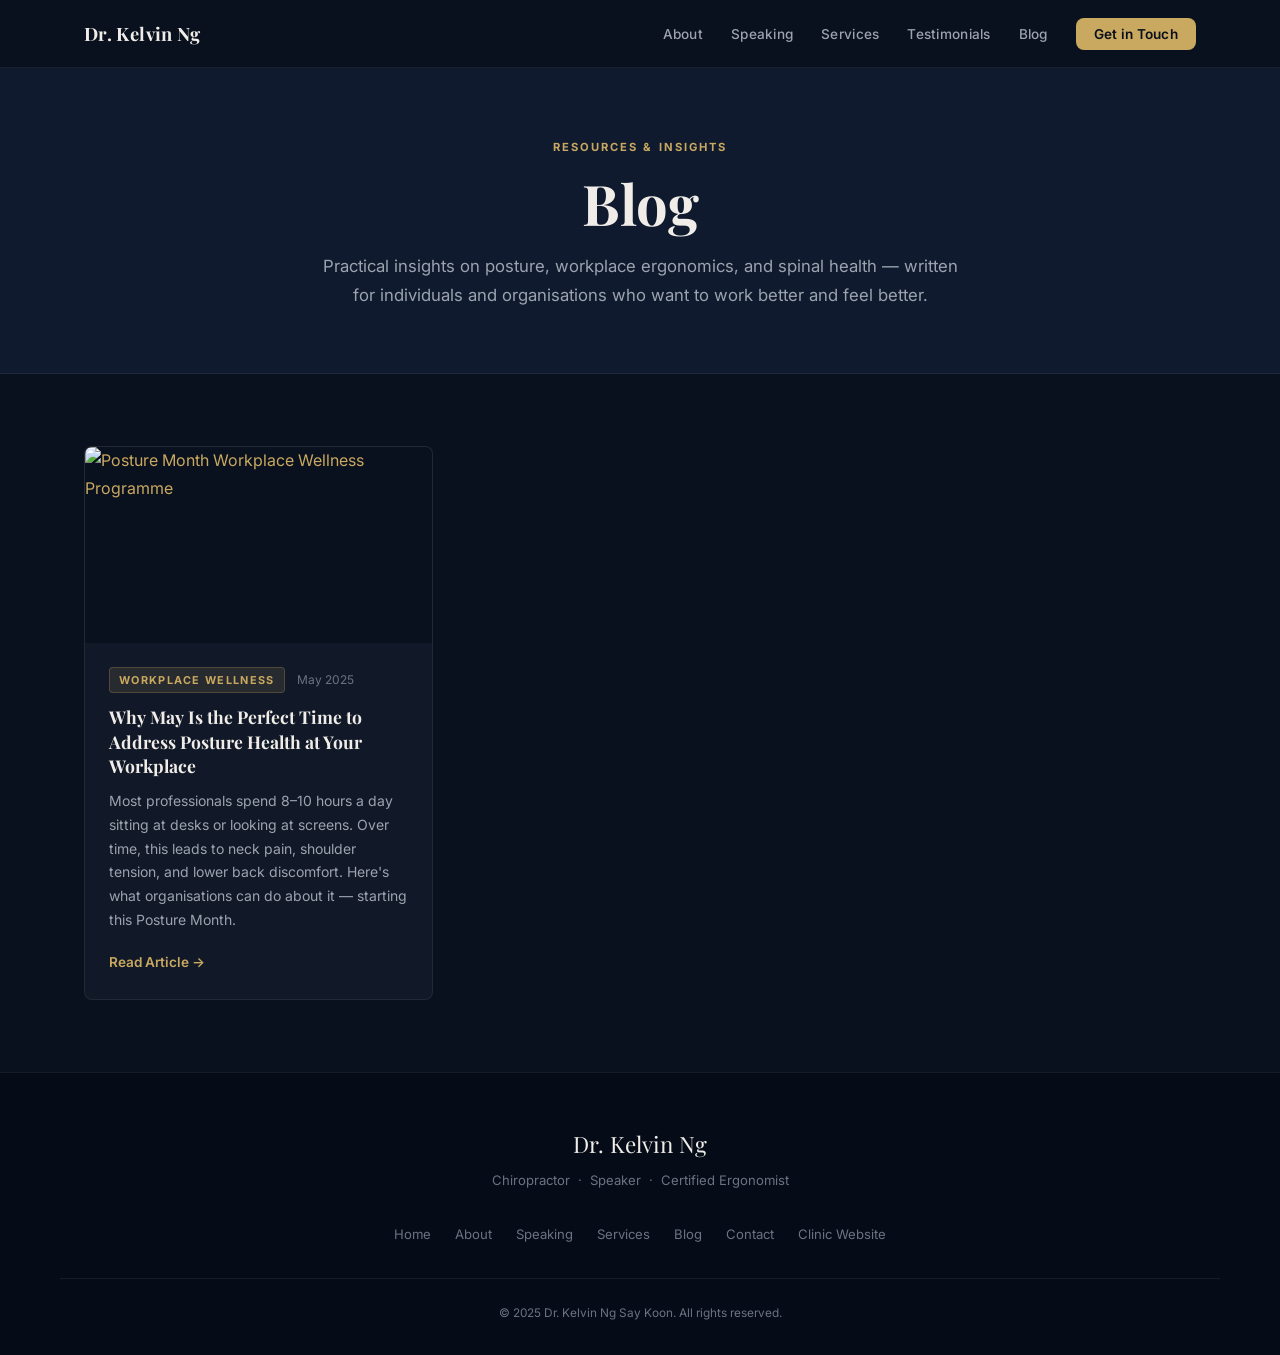
==== blog/index.html @ 61b129e2 "Add blog section with Posture Month article Creates a new /blog/ section including a listing page, b" ====
<!DOCTYPE html>
<html lang="en">
<head>
  <meta charset="UTF-8" />
  <meta name="viewport" content="width=device-width, initial-scale=1.0" />
  <title>Blog | Dr. Kelvin Ng — Posture, Ergonomics & Spinal Health</title>
  <meta name="description" content="Practical insights on posture, workplace ergonomics, spinal health and corporate wellness from Dr. Kelvin Ng — Chiropractor, Speaker and Certified Ergonomist." />
  <link rel="canonical" href="https://drkelvinng.com/blog/" />
  <meta property="og:type" content="website" />
  <meta property="og:url" content="https://drkelvinng.com/blog/" />
  <meta property="og:title" content="Blog | Dr. Kelvin Ng — Posture, Ergonomics & Spinal Health" />
  <meta property="og:description" content="Practical insights on posture, workplace ergonomics and spinal health from Dr. Kelvin Ng." />
  <meta property="og:image" content="https://drkelvinng.com/images/hero.jpg" />
  <link rel="preconnect" href="https://fonts.googleapis.com" />
  <link rel="preconnect" href="https://fonts.gstatic.com" crossorigin />
  <link href="https://fonts.googleapis.com/css2?family=Playfair+Display:wght@400;600;700&family=Inter:wght@300;400;500;600&display=swap" rel="stylesheet" />
  <link rel="stylesheet" href="../css/styles.css" />
  <link rel="stylesheet" href="../css/blog.css" />
</head>
<body>

  <nav id="navbar">
    <div class="nav-container">
      <a href="../" class="nav-logo">Dr. Kelvin Ng</a>
      <button class="nav-toggle" id="navToggle" aria-label="Toggle navigation">
        <span></span><span></span><span></span>
      </button>
      <ul class="nav-links" id="navLinks">
        <li><a href="../#about">About</a></li>
        <li><a href="../#speaking">Speaking</a></li>
        <li><a href="../#services">Services</a></li>
        <li><a href="../#testimonials">Testimonials</a></li>
        <li><a href="/blog/">Blog</a></li>
        <li><a href="../#contact" class="nav-cta">Get in Touch</a></li>
      </ul>
    </div>
  </nav>

  <section class="blog-hero">
    <div class="blog-hero-content">
      <span class="section-label">Resources & Insights</span>
      <h1>Blog</h1>
      <p>Practical insights on posture, workplace ergonomics, and spinal health — written for individuals and organisations who want to work better and feel better.</p>
    </div>
  </section>

  <section class="blog-listing">
    <div class="section-container-full">
      <div class="posts-grid">

        <article class="post-card">
          <a href="/blog/posture-month-workplace-wellness/" class="post-card-image">
            <img src="../images/blog-posture-month.jpg" alt="Posture Month Workplace Wellness Programme" />
          </a>
          <div class="post-card-content">
            <div class="post-meta">
              <span class="post-category">Workplace Wellness</span>
              <span class="post-date">May 2025</span>
            </div>
            <h2><a href="/blog/posture-month-workplace-wellness/">Why May Is the Perfect Time to Address Posture Health at Your Workplace</a></h2>
            <p>Most professionals spend 8–10 hours a day sitting at desks or looking at screens. Over time, this leads to neck pain, shoulder tension, and lower back discomfort. Here's what organisations can do about it — starting this Posture Month.</p>
            <a href="/blog/posture-month-workplace-wellness/" class="read-more">Read Article &rarr;</a>
          </div>
        </article>

      </div>
    </div>
  </section>

  <footer>
    <div class="footer-container">
      <div class="footer-brand">
        <span class="footer-name">Dr. Kelvin Ng</span>
        <span class="footer-tagline">Chiropractor &nbsp;&middot;&nbsp; Speaker &nbsp;&middot;&nbsp; Certified Ergonomist</span>
      </div>
      <nav class="footer-links">
        <a href="../">Home</a>
        <a href="../#about">About</a>
        <a href="../#speaking">Speaking</a>
        <a href="../#services">Services</a>
        <a href="/blog/">Blog</a>
        <a href="../#contact">Contact</a>
        <a href="https://www.familyhealthchiro.sg" target="_blank" rel="noopener">Clinic Website</a>
      </nav>
      <div class="footer-bottom">
        <p>&copy; 2025 Dr. Kelvin Ng Say Koon. All rights reserved.</p>
      </div>
    </div>
  </footer>

  <script src="../js/main.js"></script>
</body>
</html>
---- css/styles.css ----
/* ============================================================
   DR. KELVIN NG — Personal Brand Website
   Palette: Deep navy/charcoal + warm gold
   Fonts: Playfair Display (headings) + Inter (body)
   ============================================================ */

/* ---- Variables ---- */
:root {
  --bg:          #09101e;
  --bg-card:     #111827;
  --bg-card-alt: #0f1a2e;
  --gold:        #c9a860;
  --gold-light:  #e8c97a;
  --gold-dim:    rgba(201,168,96,.12);
  --gold-border: rgba(201,168,96,.25);
  --text:        #f0ede8;
  --text-sub:    #9ca3af;
  --text-muted:  #6b7280;
  --border:      rgba(255,255,255,.07);
  --nav-h:       68px;
  --serif:       'Playfair Display', Georgia, serif;
  --sans:        'Inter', -apple-system, BlinkMacSystemFont, sans-serif;
  --max:         1160px;
  --radius:      8px;
}

/* ---- Reset ---- */
*, *::before, *::after { box-sizing: border-box; margin: 0; padding: 0; }
html { scroll-behavior: smooth; scroll-padding-top: var(--nav-h); }
body {
  background: var(--bg);
  color: var(--text);
  font-family: var(--sans);
  font-size: 16px;
  line-height: 1.7;
  -webkit-font-smoothing: antialiased;
}
img { display: block; max-width: 100%; height: auto; }
ul  { list-style: none; }
a   { color: var(--gold); text-decoration: none; transition: color .2s; }
a:hover { color: var(--gold-light); }
p   { color: var(--text-sub); margin-bottom: 1rem; }
p:last-child { margin-bottom: 0; }

/* ---- Typography ---- */
h1,h2,h3,h4 { font-family: var(--serif); line-height: 1.2; color: var(--text); }
h1 { font-size: clamp(2.4rem, 6vw, 4.2rem); }
h2 { font-size: clamp(1.75rem, 4vw, 2.6rem); }
h3 { font-size: clamp(1.15rem, 2.5vw, 1.5rem); }
h4 { font-size: 1.05rem; font-family: var(--sans); font-weight: 600; }

/* ---- Utility ---- */
.section-label {
  display: inline-block;
  font-size: .7rem;
  font-weight: 700;
  letter-spacing: .18em;
  text-transform: uppercase;
  color: var(--gold);
  margin-bottom: 12px;
}
.section-header {
  text-align: center;
  max-width: 680px;
  margin: 0 auto 56px;
}
.section-header h2 { margin-bottom: 14px; }
.section-header p  { font-size: 1.05rem; }
.section-container {
  max-width: var(--max);
  margin: 0 auto;
  padding: 0 24px;
  display: grid;
  grid-template-columns: 1fr 1fr;
  gap: 72px;
  align-items: center;
}
.section-container-full {
  max-width: var(--max);
  margin: 0 auto;
  padding: 0 24px;
}
.sub-heading {
  font-family: var(--sans);
  font-size: .7rem;
  font-weight: 700;
  letter-spacing: .18em;
  text-transform: uppercase;
  color: var(--gold);
  margin-bottom: 20px;
}

/* ---- Buttons ---- */
.btn-primary, .btn-secondary {
  display: inline-flex;
  align-items: center;
  gap: 8px;
  padding: 13px 26px;
  border-radius: var(--radius);
  font-family: var(--sans);
  font-size: .9rem;
  font-weight: 600;
  letter-spacing: .025em;
  transition: all .25s;
  cursor: pointer;
  border: none;
  white-space: nowrap;
}
.btn-primary {
  background: var(--gold);
  color: #08101c;
}
.btn-primary:hover {
  background: var(--gold-light);
  color: #08101c;
  transform: translateY(-2px);
  box-shadow: 0 6px 24px rgba(201,168,96,.35);
}
.btn-secondary {
  background: transparent;
  color: var(--gold);
  border: 1.5px solid var(--gold-border);
}
.btn-secondary:hover {
  background: var(--gold-dim);
  color: var(--gold-light);
  transform: translateY(-2px);
}

/* ============================================================
   NAVIGATION
   ============================================================ */
#navbar {
  position: fixed;
  top: 0; left: 0; right: 0;
  z-index: 200;
  height: var(--nav-h);
  background: rgba(9,16,30,.92);
  backdrop-filter: blur(14px);
  border-bottom: 1px solid var(--border);
  transition: background .3s, box-shadow .3s;
}
#navbar.scrolled {
  background: rgba(9,16,30,.98);
  box-shadow: 0 4px 32px rgba(0,0,0,.5);
}
.nav-container {
  max-width: var(--max);
  margin: 0 auto;
  padding: 0 24px;
  height: 100%;
  display: flex;
  align-items: center;
  justify-content: space-between;
}
.nav-logo {
  font-family: var(--serif);
  font-size: 1.15rem;
  font-weight: 700;
  color: var(--text);
  letter-spacing: .02em;
}
.nav-logo:hover { color: var(--gold); }
.nav-links {
  display: flex;
  align-items: center;
  gap: 28px;
}
.nav-links a {
  font-size: .85rem;
  font-weight: 500;
  color: var(--text-sub);
  letter-spacing: .02em;
}
.nav-links a:hover { color: var(--text); }
.nav-links a.active  { color: var(--gold); }
.nav-links .nav-cta {
  background: var(--gold);
  color: #08101c;
  padding: 8px 18px;
  border-radius: var(--radius);
  font-weight: 600;
}
.nav-links .nav-cta:hover { background: var(--gold-light); color: #08101c; }
.nav-toggle {
  display: none;
  flex-direction: column;
  gap: 5px;
  background: none;
  border: none;
  cursor: pointer;
  padding: 4px;
}
.nav-toggle span {
  display: block;
  width: 22px;
  height: 2px;
  background: var(--text);
  border-radius: 2px;
  transition: all .3s;
}
.nav-toggle.open span:nth-child(1) { transform: translateY(7px) rotate(45deg); }
.nav-toggle.open span:nth-child(2) { opacity: 0; }
.nav-toggle.open span:nth-child(3) { transform: translateY(-7px) rotate(-45deg); }

/* ============================================================
   HERO
   ============================================================ */
#hero {
  min-height: 100vh;
  padding-top: var(--nav-h);
  display: grid;
  grid-template-columns: 1fr 1fr;
  align-items: center;
  gap: 56px;
  max-width: var(--max);
  margin: 0 auto;
  padding-left: 24px;
  padding-right: 24px;
  padding-bottom: 80px;
}
.hero-badge {
  display: inline-block;
  padding: 5px 14px;
  background: var(--gold-dim);
  border: 1px solid var(--gold-border);
  border-radius: 100px;
  font-size: .73rem;
  font-weight: 600;
  color: var(--gold);
  letter-spacing: .06em;
  text-transform: uppercase;
  margin-bottom: 20px;
}
.hero-content h1 {
  margin-bottom: 12px;
  background: linear-gradient(130deg, #f0ede8 20%, #c9a860 80%);
  -webkit-background-clip: text;
  -webkit-text-fill-color: transparent;
  background-clip: text;
}
.hero-subtitle {
  font-size: 1.05rem;
  color: var(--text-sub);
  margin-bottom: 22px;
  letter-spacing: .03em;
}
.hero-description {
  font-size: 1.05rem;
  color: var(--text-sub);
  max-width: 460px;
  margin-bottom: 36px;
  line-height: 1.75;
}
.hero-ctas {
  display: flex;
  gap: 14px;
  flex-wrap: wrap;
  margin-bottom: 40px;
}
.hero-credentials {
  display: flex;
  flex-wrap: wrap;
  gap: 8px;
}
.hero-credentials span {
  font-size: .72rem;
  color: var(--text-muted);
  background: var(--bg-card);
  border: 1px solid var(--border);
  padding: 4px 10px;
  border-radius: 4px;
}
.hero-image {
  position: relative;
  border-radius: 12px;
  overflow: hidden;
  aspect-ratio: 3/4;
  background: var(--bg-card);
  border: 1px solid var(--gold-border);
  box-shadow: 0 24px 64px rgba(0,0,0,.5);
}
.hero-image img {
  width: 100%;
  height: 100%;
  object-fit: cover;
  object-position: center top;
}
.hero-image-overlay {
  position: absolute;
  inset: 0;
  background: linear-gradient(to bottom, transparent 55%, rgba(9,16,30,.6) 100%);
  pointer-events: none;
}

/* ============================================================
   STATS BAR
   ============================================================ */
.stats-bar {
  background: var(--bg-card);
  border-top: 1px solid var(--border);
  border-bottom: 1px solid var(--border);
  padding: 48px 24px;
}
.stats-container {
  max-width: var(--max);
  margin: 0 auto;
  display: grid;
  grid-template-columns: repeat(4, 1fr);
  gap: 24px;
  text-align: center;
}
.stat-number {
  display: block;
  font-family: var(--serif);
  font-size: 2.6rem;
  font-weight: 700;
  color: var(--gold);
  line-height: 1;
  margin-bottom: 8px;
}
.stat-label {
  font-size: .72rem;
  color: var(--text-muted);
  text-transform: uppercase;
  letter-spacing: .1em;
}

/* ============================================================
   ABOUT
   ============================================================ */
#about {
  padding: 104px 24px;
}
.about-image {
  border-radius: 12px;
  overflow: hidden;
  aspect-ratio: 3/4;
  background: var(--bg-card);
  border: 1px solid var(--border);
}
.about-image img {
  width: 100%;
  height: 100%;
  object-fit: cover;
  object-position: center top;
}
.about-content .section-label { display: block; }
.about-content h2 { margin-bottom: 24px; }
.about-content p  { margin-bottom: 18px; }
.about-content a  { font-weight: 500; }
.credentials-grid {
  display: grid;
  grid-template-columns: 1fr 1fr;
  gap: 10px;
  margin-top: 28px;
}
.credential {
  display: flex;
  align-items: flex-start;
  gap: 10px;
  padding: 12px 14px;
  background: var(--bg-card);
  border: 1px solid var(--border);
  border-radius: var(--radius);
  font-size: .82rem;
  color: var(--text-sub);
  line-height: 1.5;
}
.cred-mark {
  flex-shrink: 0;
  margin-top: 1px;
  color: var(--gold);
  font-size: .85rem;
}
.cred-mark.award { color: var(--gold-light); }

/* ============================================================
   SPEAKING
   ============================================================ */
#speaking {
  padding: 104px 24px;
  background: var(--bg-card-alt);
  border-top: 1px solid var(--border);
  border-bottom: 1px solid var(--border);
}

/* Photo gallery */
.speaking-gallery {
  display: grid;
  grid-template-columns: 2fr 1fr;
  gap: 16px;
  margin-bottom: 72px;
  border-radius: 12px;
  overflow: hidden;
}
.gallery-main {
  height: 420px;
  overflow: hidden;
  background: var(--bg-card);
}
.gallery-main img {
  width: 100%;
  height: 100%;
  object-fit: cover;
  object-position: center;
  transition: transform .5s;
}
.gallery-main:hover img { transform: scale(1.03); }
.gallery-side {
  display: flex;
  flex-direction: column;
  gap: 16px;
}
.gallery-side img {
  width: 100%;
  flex: 1;
  object-fit: cover;
  border-radius: var(--radius);
  background: var(--bg-card);
  min-height: 0;
}
.gallery-award {
  background: linear-gradient(135deg, #1a2332, #0f1a2e);
  border: 1px solid var(--gold-border);
  border-radius: var(--radius);
  padding: 20px 16px;
  text-align: center;
  flex-shrink: 0;
}
.award-label {
  display: block;
  font-size: .68rem;
  font-weight: 700;
  letter-spacing: .12em;
  text-transform: uppercase;
  color: var(--gold);
  margin-bottom: 4px;
}
.award-year {
  display: block;
  font-family: var(--serif);
  font-size: 1.1rem;
  color: var(--text);
}

/* Formats */
.speaking-formats { margin-bottom: 0; }
.formats-grid {
  display: flex;
  flex-wrap: wrap;
  gap: 10px;
}
.format-card {
  padding: 8px 16px;
  background: var(--bg);
  border: 1px solid var(--gold-border);
  border-radius: 4px;
  font-size: .82rem;
  color: var(--text-sub);
}

/* Topics */
.topics-grid {
  display: grid;
  grid-template-columns: repeat(auto-fill, minmax(320px, 1fr));
  gap: 20px;
}
.topic-card {
  background: var(--bg);
  border: 1px solid var(--border);
  border-radius: var(--radius);
  padding: 28px;
  transition: border-color .25s, transform .25s;
}
.topic-card:hover {
  border-color: var(--gold-border);
  transform: translateY(-3px);
}
.topic-number {
  font-family: var(--serif);
  font-size: 2.2rem;
  font-weight: 700;
  color: rgba(201,168,96,.18);
  line-height: 1;
  margin-bottom: 10px;
}
.topic-card h4 {
  font-size: .95rem;
  font-family: var(--serif);
  font-weight: 600;
  margin-bottom: 10px;
  color: var(--text);
  line-height: 1.4;
}
.topic-card p {
  font-size: .84rem;
  margin-bottom: 16px;
}
.topic-duration {
  font-size: .7rem;
  color: var(--gold);
  font-weight: 700;
  letter-spacing: .08em;
  text-transform: uppercase;
  border: 1px solid var(--gold-border);
  padding: 3px 9px;
  border-radius: 4px;
}

/* Packages */
.wellbeing-program {
  margin-top: 80px;
  padding-top: 56px;
  border-top: 1px solid var(--border);
}
.wellbeing-program > h3 {
  font-size: clamp(1.2rem, 3vw, 1.8rem);
  margin-bottom: 10px;
}
.program-intro { font-size: .95rem; margin-bottom: 36px; }
.packages-grid {
  display: grid;
  grid-template-columns: repeat(3, 1fr);
  gap: 20px;
  margin-bottom: 16px;
}
.package-card {
  position: relative;
  background: var(--bg);
  border: 1px solid var(--border);
  border-radius: var(--radius);
  padding: 32px 24px;
  text-align: center;
  transition: border-color .25s;
}
.package-card:hover { border-color: var(--gold-border); }
.package-card.featured {
  border-color: var(--gold);
  background: linear-gradient(160deg, var(--bg) 0%, rgba(201,168,96,.06) 100%);
}
.package-badge {
  position: absolute;
  top: -12px;
  left: 50%;
  transform: translateX(-50%);
  background: var(--gold);
  color: #08101c;
  font-size: .65rem;
  font-weight: 700;
  letter-spacing: .08em;
  text-transform: uppercase;
  padding: 3px 12px;
  border-radius: 100px;
  white-space: nowrap;
}
.package-tier {
  font-size: .65rem;
  font-weight: 700;
  letter-spacing: .15em;
  text-transform: uppercase;
  color: var(--gold);
  margin-bottom: 8px;
}
.package-card h4 {
  font-family: var(--serif);
  font-size: .95rem;
  margin-bottom: 10px;
  color: var(--text);
  line-height: 1.4;
}
.package-card p {
  font-size: .8rem;
  color: var(--text-muted);
  margin-bottom: 22px;
}
.package-price {
  font-family: var(--serif);
  font-size: 1.9rem;
  font-weight: 700;
  color: var(--gold);
}
.package-price span {
  font-size: .82rem;
  color: var(--text-muted);
  font-family: var(--sans);
  font-weight: 400;
}
.price-note {
  font-size: .78rem;
  color: var(--text-muted);
  text-align: center;
  margin-top: 14px;
}

/* ROI */
.roi-section {
  margin-top: 64px;
  background: var(--bg);
  border: 1px solid var(--gold-border);
  border-radius: var(--radius);
  padding: 48px 40px;
}
.roi-section > h3 {
  text-align: center;
  margin-bottom: 10px;
}
.roi-intro {
  text-align: center;
  font-size: .9rem;
  margin-bottom: 36px;
}
.roi-grid {
  display: grid;
  grid-template-columns: repeat(3, 1fr);
  gap: 32px;
  text-align: center;
  margin-bottom: 20px;
}
.roi-number {
  display: block;
  font-family: var(--serif);
  font-size: 2.4rem;
  font-weight: 700;
  color: var(--gold);
  margin-bottom: 8px;
}
.roi-desc {
  font-size: .82rem;
  color: var(--text-sub);
  line-height: 1.5;
}
.roi-note {
  text-align: center;
  font-size: .78rem;
  color: var(--text-muted);
  border-top: 1px solid var(--border);
  padding-top: 20px;
  margin-top: 20px;
}
.speaking-cta {
  text-align: center;
  margin-top: 64px;
}

/* ============================================================
   SERVICES
   ============================================================ */
#services {
  padding: 104px 24px;
}
.services-content .section-label { display: block; }
.services-content h2 { margin-bottom: 40px; }
.service-item {
  margin-bottom: 44px;
  padding-bottom: 44px;
  border-bottom: 1px solid var(--border);
}
.service-item:last-child {
  border-bottom: none;
  margin-bottom: 0;
  padding-bottom: 0;
}
.service-item h3 {
  color: var(--gold);
  font-size: 1.2rem;
  margin-bottom: 10px;
}
.service-item ul { margin: 14px 0; }
.service-item ul li {
  position: relative;
  padding-left: 18px;
  font-size: .88rem;
  color: var(--text-sub);
  margin-bottom: 6px;
}
.service-item ul li::before {
  content: '✓';
  position: absolute;
  left: 0;
  color: var(--gold);
  font-weight: 700;
  font-size: .75rem;
  top: 2px;
}
.service-link {
  display: inline-block;
  margin-top: 10px;
  font-size: .88rem;
  font-weight: 500;
}
.ergo-components {
  display: grid;
  grid-template-columns: 1fr 1fr;
  gap: 14px;
  margin: 18px 0;
}
.ergo-component {
  background: var(--bg-card);
  border: 1px solid var(--border);
  border-radius: var(--radius);
  padding: 16px 18px;
}
.ergo-component strong {
  display: block;
  font-size: .82rem;
  font-family: var(--sans);
  font-weight: 600;
  color: var(--gold);
  margin-bottom: 6px;
}
.ergo-component p {
  font-size: .8rem;
  margin: 0;
}
.ergo-note {
  font-size: .84rem;
  color: var(--text-sub);
  margin-top: 8px;
  font-style: italic;
}
.services-image {
  border-radius: 12px;
  overflow: hidden;
  aspect-ratio: 3/4;
  background: var(--bg-card);
  border: 1px solid var(--border);
}
.services-image img {
  width: 100%;
  height: 100%;
  object-fit: cover;
  object-position: center top;
}
.services-cta {
  display: flex;
  gap: 16px;
  justify-content: center;
  flex-wrap: wrap;
  margin-top: 64px;
}

/* ============================================================
   CLIENTS
   ============================================================ */
#clients {
  padding: 80px 24px;
  background: var(--bg-card-alt);
  border-top: 1px solid var(--border);
  border-bottom: 1px solid var(--border);
}
.clients-grid {
  display: grid;
  grid-template-columns: repeat(5, 1fr);
  gap: 10px;
}
.client-logo {
  background: var(--bg);
  border: 1px solid var(--border);
  border-radius: var(--radius);
  padding: 14px 12px;
  text-align: center;
  font-size: .73rem;
  font-weight: 500;
  color: var(--text-muted);
  display: flex;
  align-items: center;
  justify-content: center;
  min-height: 56px;
  line-height: 1.4;
  transition: border-color .2s, color .2s;
}
.client-logo:hover {
  border-color: var(--gold-border);
  color: var(--text-sub);
}

/* ============================================================
   TESTIMONIALS
   ============================================================ */
#testimonials {
  padding: 104px 24px;
}
.testimonials-grid {
  display: grid;
  grid-template-columns: repeat(3, 1fr);
  gap: 18px;
}
.testimonial-card {
  background: var(--bg-card);
  border: 1px solid var(--border);
  border-radius: var(--radius);
  padding: 28px;
  transition: border-color .25s, transform .25s;
  display: flex;
  flex-direction: column;
}
.testimonial-card:hover {
  border-color: var(--gold-border);
  transform: translateY(-2px);
}
.testimonial-card.featured {
  grid-column: span 2;
  border-color: var(--gold-border);
  background: linear-gradient(135deg, var(--bg-card) 0%, rgba(201,168,96,.05) 100%);
}
.quote-mark {
  font-family: var(--serif);
  font-size: 3.5rem;
  color: var(--gold);
  opacity: .35;
  line-height: .8;
  margin-bottom: 10px;
}
blockquote {
  font-size: .88rem;
  color: var(--text-sub);
  line-height: 1.75;
  font-style: italic;
  flex: 1;
  margin-bottom: 20px;
}
cite {
  display: flex;
  flex-direction: column;
  font-style: normal;
}
cite strong {
  font-size: .85rem;
  color: var(--text);
  font-weight: 600;
  font-family: var(--sans);
}
cite span {
  font-size: .75rem;
  color: var(--text-muted);
}

/* ============================================================
   BLOG
   ============================================================ */
#blog {
  padding: 80px 24px;
  background: var(--bg-card-alt);
  border-top: 1px solid var(--border);
  border-bottom: 1px solid var(--border);
  text-align: center;
}
#blog .section-header { margin-bottom: 0; }
#blog .section-header .btn-secondary { margin-top: 28px; }

/* ============================================================
   CONTACT
   ============================================================ */
#contact {
  padding: 104px 24px;
}
.contact-methods {
  display: flex;
  gap: 18px;
  justify-content: center;
  flex-wrap: wrap;
}
.contact-card {
  display: flex;
  align-items: center;
  gap: 16px;
  background: var(--bg-card);
  border: 1px solid var(--border);
  border-radius: var(--radius);
  padding: 22px 26px;
  min-width: 260px;
  color: var(--text);
  transition: border-color .25s, transform .25s;
}
.contact-card:hover {
  border-color: var(--gold-border);
  transform: translateY(-2px);
  color: var(--text);
}
.contact-card.whatsapp { border-color: var(--gold-border); }
.contact-icon {
  width: 48px;
  height: 48px;
  display: flex;
  align-items: center;
  justify-content: center;
  border-radius: var(--radius);
  flex-shrink: 0;
  font-weight: 800;
  font-size: .9rem;
  letter-spacing: .01em;
}
.contact-icon-wa { background: rgba(37,211,102,.15); color: #25d366; }
.contact-icon-mail { background: var(--gold-dim); color: var(--gold); font-size: 1.1rem; }
.contact-icon-li { background: rgba(10,102,194,.2); color: #0a66c2; font-size: .9rem; }
.contact-info {
  display: flex;
  flex-direction: column;
}
.contact-info strong {
  font-size: .72rem;
  font-weight: 700;
  text-transform: uppercase;
  letter-spacing: .1em;
  color: var(--gold);
  margin-bottom: 3px;
}
.contact-info span {
  font-size: .88rem;
  color: var(--text-sub);
}
.contact-note {
  font-size: .72rem !important;
  color: var(--text-muted) !important;
}
.contact-address {
  text-align: center;
  margin-top: 48px;
}
.contact-address p {
  font-size: .82rem;
  color: var(--text-muted);
  margin-bottom: 4px;
}

/* ============================================================
   FOOTER
   ============================================================ */
footer {
  background: #050c18;
  border-top: 1px solid var(--border);
  padding: 52px 24px 28px;
}
.footer-container {
  max-width: var(--max);
  margin: 0 auto;
  text-align: center;
}
.footer-name {
  display: block;
  font-family: var(--serif);
  font-size: 1.4rem;
  color: var(--text);
  margin-bottom: 6px;
}
.footer-tagline {
  display: block;
  font-size: .82rem;
  color: var(--text-muted);
  margin-bottom: 32px;
}
.footer-links {
  display: flex;
  flex-wrap: wrap;
  justify-content: center;
  gap: 24px;
  margin-bottom: 32px;
}
.footer-links a {
  font-size: .82rem;
  color: var(--text-muted);
}
.footer-links a:hover { color: var(--text-sub); }
.footer-bottom {
  border-top: 1px solid var(--border);
  padding-top: 24px;
}
.footer-bottom p {
  font-size: .74rem;
  color: var(--text-muted);
  margin-bottom: 4px;
}

/* ============================================================
   SCROLL REVEAL (JS-driven)
   ============================================================ */
.reveal {
  opacity: 0;
  transform: translateY(22px);
  transition: opacity .55s ease, transform .55s ease;
}
.reveal.visible {
  opacity: 1;
  transform: translateY(0);
}

/* ============================================================
   RESPONSIVE
   ============================================================ */
@media (max-width: 960px) {
  :root { --nav-h: 62px; }

  /* Nav */
  .nav-links {
    display: none;
    position: fixed;
    top: var(--nav-h);
    left: 0; right: 0;
    background: rgba(9,16,30,.98);
    flex-direction: column;
    align-items: flex-start;
    padding: 24px;
    gap: 20px;
    border-bottom: 1px solid var(--border);
    backdrop-filter: blur(14px);
  }
  .nav-links.open { display: flex; }
  .nav-toggle { display: flex; }

  /* Hero */
  #hero {
    grid-template-columns: 1fr;
    padding-top: calc(var(--nav-h) + 48px);
    padding-bottom: 64px;
    gap: 40px;
  }
  .hero-image {
    order: -1;
    aspect-ratio: 4/3;
    max-height: 380px;
  }

  /* Two-col sections → single col */
  .section-container {
    grid-template-columns: 1fr;
    gap: 48px;
  }
  .about-image, .services-image {
    aspect-ratio: 4/3;
  }

  /* Stats */
  .stats-container { grid-template-columns: repeat(2, 1fr); }

  /* Speaking gallery */
  .speaking-gallery {
    grid-template-columns: 1fr;
  }
  .gallery-main { height: 280px; }
  .gallery-side { display: none; }

  /* Packages */
  .packages-grid { grid-template-columns: 1fr; }

  /* Topics */
  .topics-grid { grid-template-columns: 1fr; }

  /* ROI */
  .roi-section { padding: 32px 24px; }
  .roi-grid { grid-template-columns: 1fr; gap: 24px; }

  /* Ergo */
  .ergo-components { grid-template-columns: 1fr; }

  /* Clients */
  .clients-grid { grid-template-columns: repeat(3, 1fr); }

  /* Testimonials */
  .testimonials-grid { grid-template-columns: 1fr; }
  .testimonial-card.featured { grid-column: span 1; }

  /* Credentials */
  .credentials-grid { grid-template-columns: 1fr; }
}

@media (max-width: 560px) {
  #about, #services, #speaking, #testimonials, #contact {
    padding-top: 72px;
    padding-bottom: 72px;
  }
  .clients-grid { grid-template-columns: repeat(2, 1fr); }
  .hero-ctas { flex-direction: column; }
  .services-cta { flex-direction: column; align-items: center; }
  .contact-methods { flex-direction: column; align-items: stretch; }
  .contact-card { min-width: 0; }
}
---- css/blog.css ----
/* ============================================================
   BLOG STYLES — Dr. Kelvin Ng
   ============================================================ */

/* ---- Blog Hero ---- */
.blog-hero {
  padding: calc(var(--nav-h) + 64px) 24px 64px;
  text-align: center;
  background: var(--bg-card-alt);
  border-bottom: 1px solid var(--border);
}
.blog-hero-content {
  max-width: 640px;
  margin: 0 auto;
}
.blog-hero h1 {
  font-size: clamp(2.2rem, 5vw, 3.5rem);
  margin-bottom: 16px;
}
.blog-hero p {
  font-size: 1.05rem;
}

/* ---- Blog Listing ---- */
.blog-listing {
  padding: 72px 24px;
}
.posts-grid {
  display: grid;
  grid-template-columns: repeat(auto-fill, minmax(340px, 1fr));
  gap: 32px;
}
.post-card {
  background: var(--bg-card);
  border: 1px solid var(--border);
  border-radius: var(--radius);
  overflow: hidden;
  transition: border-color .25s, transform .25s;
}
.post-card:hover {
  border-color: var(--gold-border);
  transform: translateY(-3px);
}
.post-card-image {
  display: block;
  aspect-ratio: 16/9;
  overflow: hidden;
  background: var(--bg);
}
.post-card-image img {
  width: 100%;
  height: 100%;
  object-fit: cover;
  transition: transform .4s;
}
.post-card:hover .post-card-image img {
  transform: scale(1.04);
}
.post-card-content {
  padding: 24px;
}
.post-meta {
  display: flex;
  gap: 12px;
  align-items: center;
  margin-bottom: 12px;
}
.post-category {
  font-size: .68rem;
  font-weight: 700;
  letter-spacing: .12em;
  text-transform: uppercase;
  color: var(--gold);
  background: var(--gold-dim);
  border: 1px solid var(--gold-border);
  padding: 3px 9px;
  border-radius: 4px;
}
.post-date {
  font-size: .75rem;
  color: var(--text-muted);
}
.post-card h2 {
  font-size: 1.1rem;
  margin-bottom: 10px;
  line-height: 1.4;
}
.post-card h2 a {
  color: var(--text);
}
.post-card h2 a:hover { color: var(--gold); }
.post-card p {
  font-size: .875rem;
  margin-bottom: 16px;
}
.read-more {
  font-size: .85rem;
  font-weight: 600;
  color: var(--gold);
}
.read-more:hover { color: var(--gold-light); }

/* ---- Blog Post Article ---- */
.post-header {
  background: var(--bg-card-alt);
  border-bottom: 1px solid var(--border);
  padding: calc(var(--nav-h) + 48px) 24px 48px;
}
.post-header-inner {
  max-width: 760px;
  margin: 0 auto;
}
.back-link {
  display: inline-block;
  font-size: .82rem;
  color: var(--text-muted);
  margin-bottom: 20px;
}
.back-link:hover { color: var(--gold); }
.post-header h1 {
  font-size: clamp(1.8rem, 4vw, 2.8rem);
  margin-bottom: 20px;
  line-height: 1.25;
}
.post-intro {
  font-size: 1.1rem;
  color: var(--text-sub);
  line-height: 1.75;
  margin-bottom: 28px;
}
.post-author {
  display: flex;
  align-items: center;
  gap: 14px;
}
.author-avatar {
  width: 52px;
  height: 52px;
  border-radius: 50%;
  object-fit: cover;
  object-position: center top;
  border: 2px solid var(--gold-border);
}
.author-name {
  display: block;
  font-size: .9rem;
  font-weight: 600;
  color: var(--text);
}
.author-title {
  display: block;
  font-size: .75rem;
  color: var(--text-muted);
}

/* ---- Featured Image ---- */
.post-featured-image {
  max-height: 480px;
  overflow: hidden;
  background: var(--bg-card);
}
.post-featured-image img {
  width: 100%;
  height: 100%;
  object-fit: cover;
  object-position: center top;
}

/* ---- Post Body ---- */
.post-body {
  max-width: var(--max);
  margin: 0 auto;
  padding: 64px 24px;
  display: grid;
  grid-template-columns: 1fr 320px;
  gap: 64px;
  align-items: start;
}
.post-content h2 {
  font-size: 1.5rem;
  margin-top: 40px;
  margin-bottom: 14px;
  color: var(--text);
}
.post-content h2:first-child { margin-top: 0; }
.post-content h3 {
  font-size: 1.1rem;
  margin-top: 28px;
  margin-bottom: 10px;
  color: var(--gold);
  font-family: var(--sans);
  font-weight: 600;
}
.post-content p {
  font-size: .975rem;
  line-height: 1.8;
  color: var(--text-sub);
  margin-bottom: 18px;
}
.post-content ul {
  list-style: none;
  margin: 0 0 18px 0;
}
.post-content ul li {
  position: relative;
  padding-left: 20px;
  font-size: .95rem;
  color: var(--text-sub);
  margin-bottom: 8px;
  line-height: 1.7;
}
.post-content ul li::before {
  content: '✓';
  position: absolute;
  left: 0;
  color: var(--gold);
  font-weight: 700;
  font-size: .8rem;
  top: 3px;
}
.post-content strong { color: var(--text); }

/* CTA Box */
.post-cta-box {
  background: linear-gradient(135deg, var(--bg-card) 0%, rgba(201,168,96,.06) 100%);
  border: 1px solid var(--gold-border);
  border-radius: var(--radius);
  padding: 36px;
  margin-top: 48px;
  text-align: center;
}
.post-cta-box h3 {
  font-size: 1.3rem;
  margin-bottom: 12px;
  color: var(--text);
  font-family: var(--serif);
}
.post-cta-box p {
  margin-bottom: 24px;
}
.post-cta-box .btn-primary,
.post-cta-box .btn-secondary {
  margin: 6px;
}

/* ---- Sidebar ---- */
.post-sidebar {
  position: sticky;
  top: calc(var(--nav-h) + 24px);
}
.sidebar-author {
  background: var(--bg-card);
  border: 1px solid var(--border);
  border-radius: var(--radius);
  padding: 24px;
  text-align: center;
  margin-bottom: 24px;
}
.sidebar-author img {
  width: 80px;
  height: 80px;
  border-radius: 50%;
  object-fit: cover;
  object-position: center top;
  margin: 0 auto 16px;
  border: 2px solid var(--gold-border);
}
.sidebar-author h3 {
  font-size: 1rem;
  margin-bottom: 10px;
}
.sidebar-author p {
  font-size: .8rem;
  margin-bottom: 12px;
}
.sidebar-author .btn-secondary {
  font-size: .8rem;
  padding: 8px 16px;
  width: 100%;
  justify-content: center;
}
.sidebar-topics {
  background: var(--bg-card);
  border: 1px solid var(--border);
  border-radius: var(--radius);
  padding: 24px;
}
.sidebar-topics h4 {
  font-size: .75rem;
  font-weight: 700;
  letter-spacing: .12em;
  text-transform: uppercase;
  color: var(--gold);
  margin-bottom: 14px;
}
.sidebar-topics ul { list-style: none; }
.sidebar-topics ul li {
  font-size: .82rem;
  color: var(--text-muted);
  padding: 6px 0;
  border-bottom: 1px solid var(--border);
}
.sidebar-topics ul li:last-child { border-bottom: none; }

/* ---- Responsive ---- */
@media (max-width: 900px) {
  .post-body {
    grid-template-columns: 1fr;
    gap: 48px;
    padding: 48px 24px;
  }
  .post-sidebar {
    position: static;
  }
  .posts-grid {
    grid-template-columns: 1fr;
  }
}
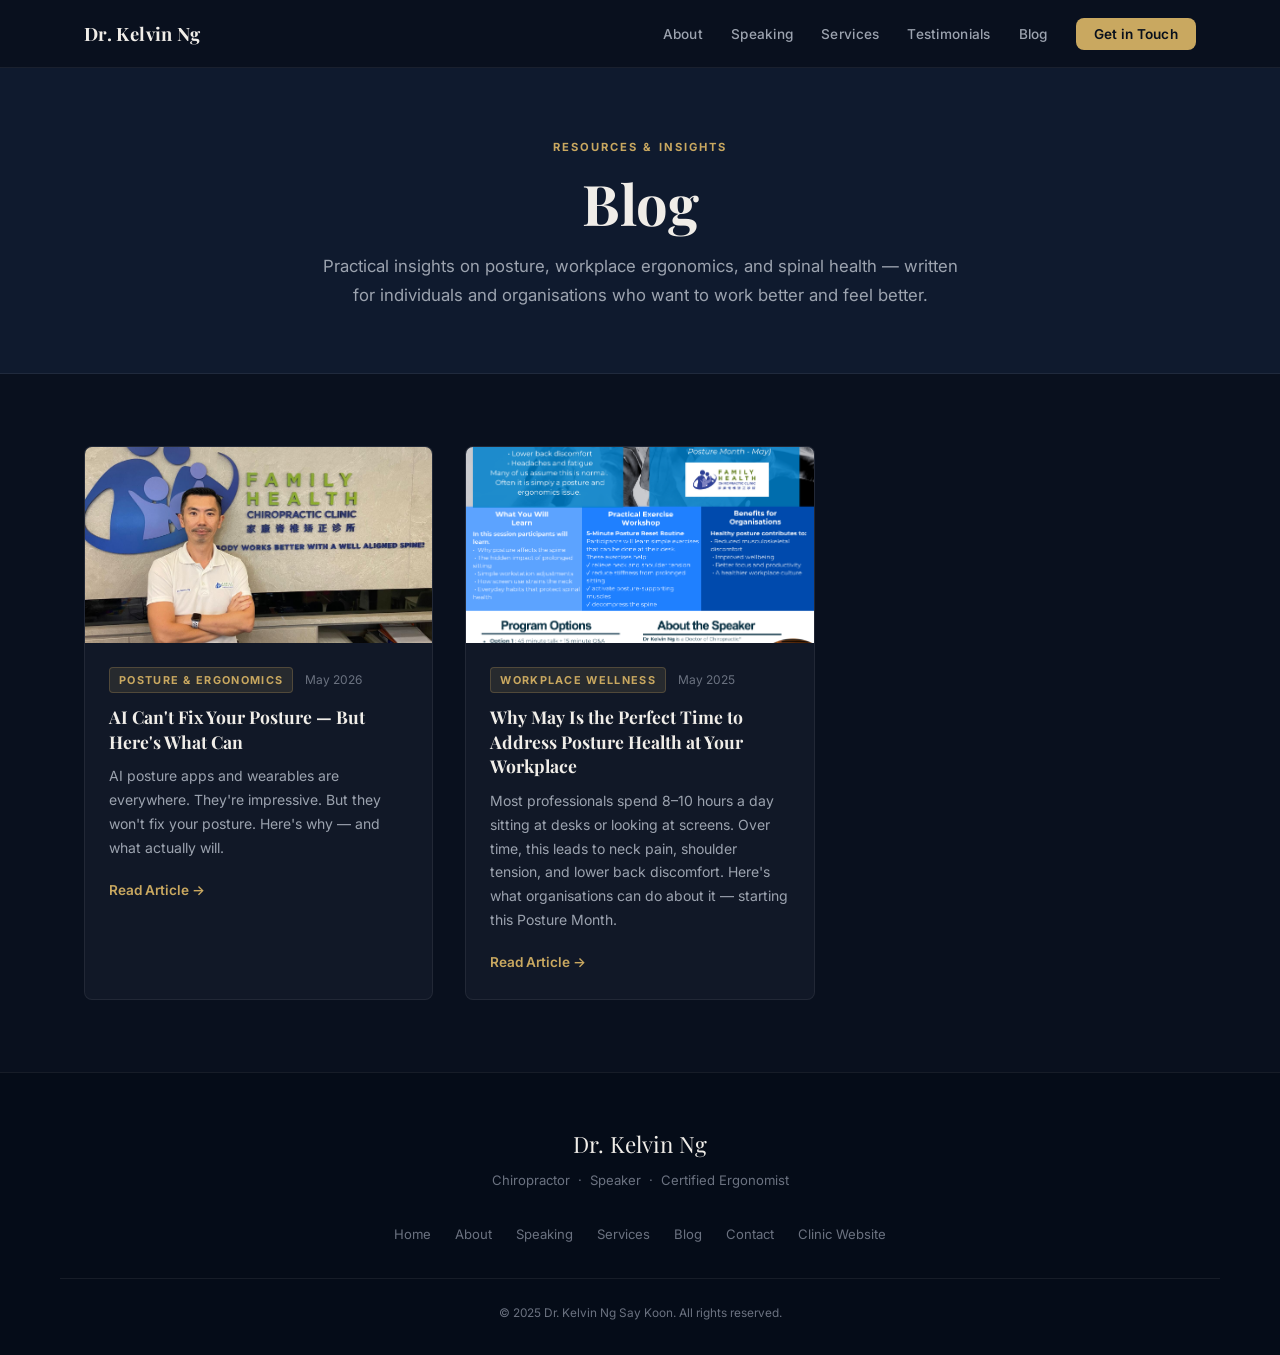
==== commit af2f6042: "Add blog post: AI Can't Fix Your Posture — But Here's What Can New article on why AI posture tools a" ====
--- a/blog/index.html
+++ b/blog/index.html
@@ -49,6 +49,21 @@
       <div class="posts-grid">
 
         <article class="post-card">
+          <a href="/blog/ai-cant-fix-your-posture/" class="post-card-image">
+            <img src="../images/services.jpg" alt="AI Can't Fix Your Posture — But Here's What Can" />
+          </a>
+          <div class="post-card-content">
+            <div class="post-meta">
+              <span class="post-category">Posture &amp; Ergonomics</span>
+              <span class="post-date">May 2026</span>
+            </div>
+            <h2><a href="/blog/ai-cant-fix-your-posture/">AI Can't Fix Your Posture — But Here's What Can</a></h2>
+            <p>AI posture apps and wearables are everywhere. They're impressive. But they won't fix your posture. Here's why — and what actually will.</p>
+            <a href="/blog/ai-cant-fix-your-posture/" class="read-more">Read Article &rarr;</a>
+          </div>
+        </article>
+
+        <article class="post-card">
           <a href="/blog/posture-month-workplace-wellness/" class="post-card-image">
             <img src="../images/blog-posture-month.jpg" alt="Posture Month Workplace Wellness Programme" />
           </a>
--- a/css/styles.css
+++ b/css/styles.css
@@ -294,6 +294,98 @@
 }
 
 /* ============================================================
+   FAVIKON RANKINGS
+   ============================================================ */
+.favikon-rankings {
+  background: var(--bg-card-alt);
+  border-top: 3px solid var(--gold);
+  border-bottom: 1px solid var(--gold-border);
+  padding: 56px 24px;
+  position: relative;
+  overflow: hidden;
+  text-align: center;
+}
+.favikon-rankings::before {
+  content: '';
+  position: absolute;
+  inset: 0;
+  background: radial-gradient(ellipse 80% 120% at 50% 0%, rgba(201,168,96,.10) 0%, transparent 65%);
+  pointer-events: none;
+}
+.favikon-inner {
+  max-width: var(--max);
+  margin: 0 auto;
+  position: relative;
+}
+.favikon-eyebrow {
+  display: inline-block;
+  font-size: .68rem;
+  font-weight: 700;
+  letter-spacing: .18em;
+  text-transform: uppercase;
+  color: var(--gold);
+  margin-bottom: 12px;
+}
+.favikon-heading {
+  font-family: var(--serif);
+  font-size: clamp(1.1rem, 2.5vw, 1.45rem);
+  color: var(--text);
+  font-weight: 600;
+  margin-bottom: 36px;
+}
+.favikon-badges {
+  display: flex;
+  justify-content: center;
+  gap: 20px;
+  flex-wrap: wrap;
+}
+.favikon-badge {
+  display: flex;
+  align-items: center;
+  gap: 16px;
+  padding: 20px 32px;
+  background: var(--bg-card);
+  border: 1px solid var(--gold-border);
+  border-radius: var(--radius);
+  box-shadow: 0 4px 24px rgba(0,0,0,.3), inset 0 1px 0 rgba(201,168,96,.12);
+  transition: transform .25s, box-shadow .25s;
+}
+.favikon-badge:hover {
+  transform: translateY(-3px);
+  box-shadow: 0 10px 36px rgba(0,0,0,.4), 0 0 0 1px rgba(201,168,96,.4), inset 0 1px 0 rgba(201,168,96,.2);
+}
+.favikon-rank {
+  font-family: var(--serif);
+  font-size: 2.8rem;
+  font-weight: 700;
+  line-height: 1;
+  background: linear-gradient(155deg, var(--gold-light) 0%, var(--gold) 100%);
+  -webkit-background-clip: text;
+  -webkit-text-fill-color: transparent;
+  background-clip: text;
+}
+.favikon-info {
+  text-align: left;
+}
+.favikon-info strong {
+  display: block;
+  font-size: .95rem;
+  font-weight: 600;
+  color: var(--text);
+  margin-bottom: 3px;
+}
+.favikon-info span {
+  font-size: .7rem;
+  color: var(--text-muted);
+  text-transform: uppercase;
+  letter-spacing: .08em;
+}
+@media (max-width: 640px) {
+  .favikon-badge { padding: 16px 24px; }
+  .favikon-rank  { font-size: 2.2rem; }
+}
+
+/* ============================================================
    STATS BAR
    ============================================================ */
 .stats-bar {
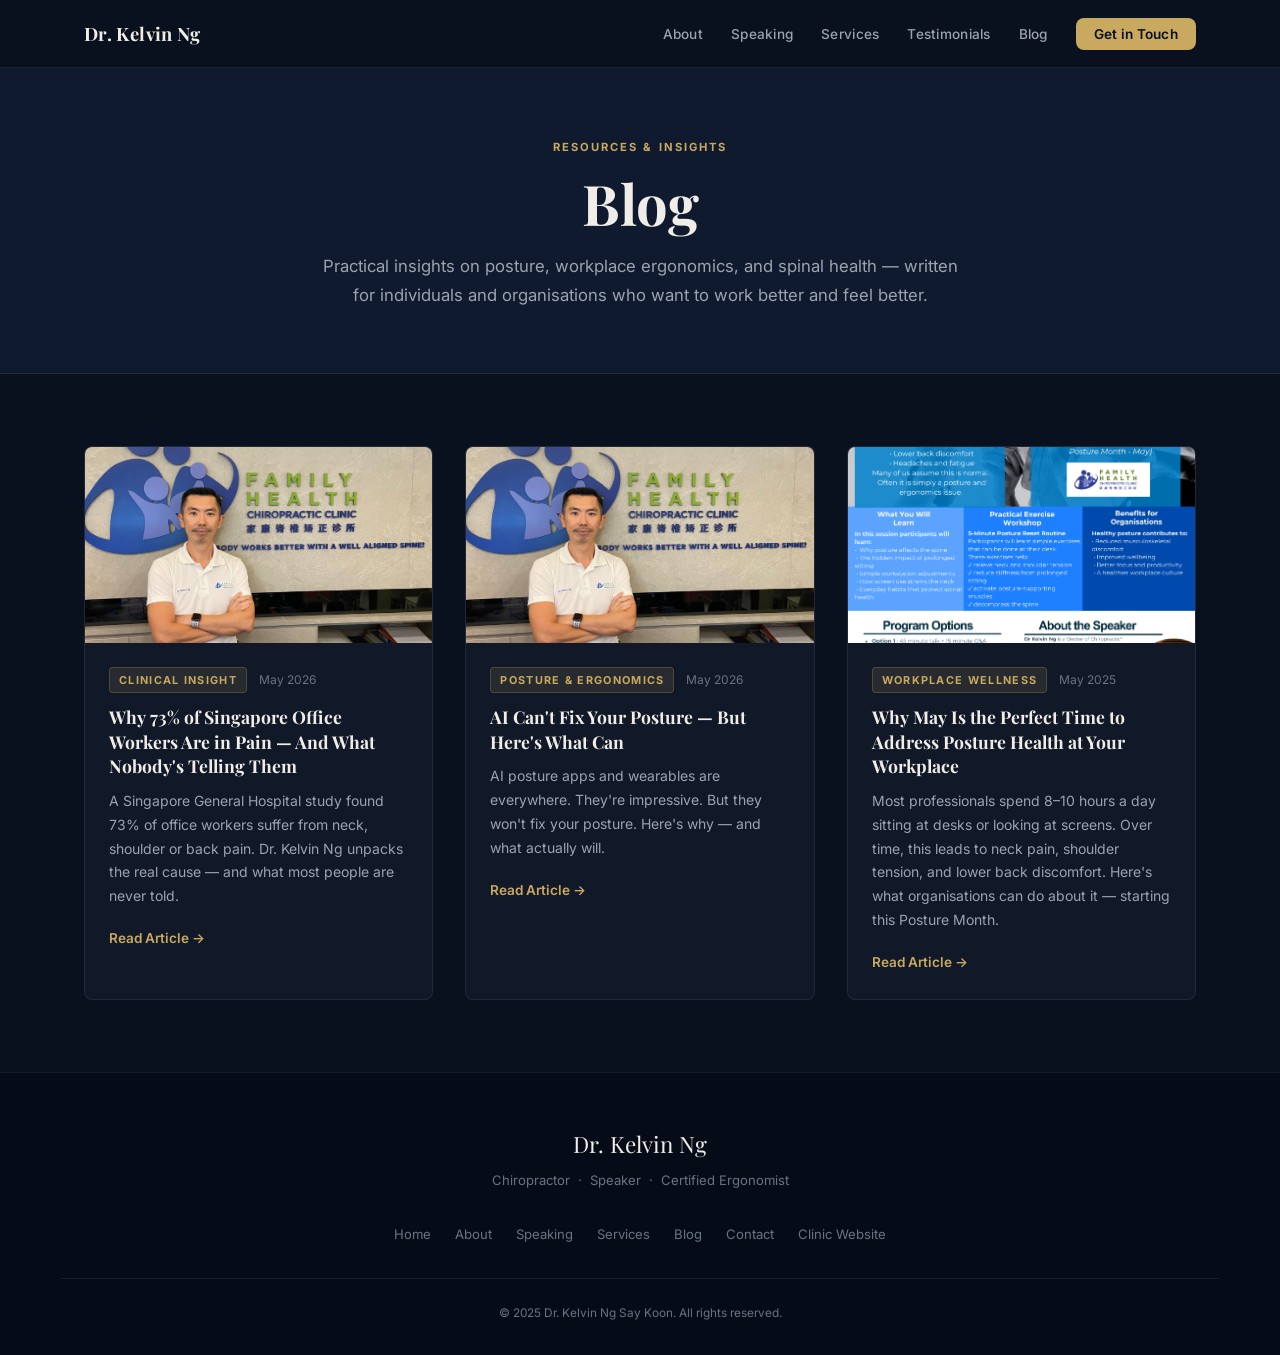
==== commit a1ee7763: "Add blog post: Why 73% of Singapore Office Workers Are in Pain New article covering the SGH study on" ====
--- a/blog/index.html
+++ b/blog/index.html
@@ -47,6 +47,21 @@
   <section class="blog-listing">
     <div class="section-container-full">
       <div class="posts-grid">
+
+        <article class="post-card">
+          <a href="/blog/why-73-percent-of-singapore-office-workers-are-in-pain/" class="post-card-image">
+            <img src="../images/services.jpg" alt="Why 73% of Singapore Office Workers Are in Pain" />
+          </a>
+          <div class="post-card-content">
+            <div class="post-meta">
+              <span class="post-category">Clinical Insight</span>
+              <span class="post-date">May 2026</span>
+            </div>
+            <h2><a href="/blog/why-73-percent-of-singapore-office-workers-are-in-pain/">Why 73% of Singapore Office Workers Are in Pain — And What Nobody's Telling Them</a></h2>
+            <p>A Singapore General Hospital study found 73% of office workers suffer from neck, shoulder or back pain. Dr. Kelvin Ng unpacks the real cause — and what most people are never told.</p>
+            <a href="/blog/why-73-percent-of-singapore-office-workers-are-in-pain/" class="read-more">Read Article &rarr;</a>
+          </div>
+        </article>
 
         <article class="post-card">
           <a href="/blog/ai-cant-fix-your-posture/" class="post-card-image">
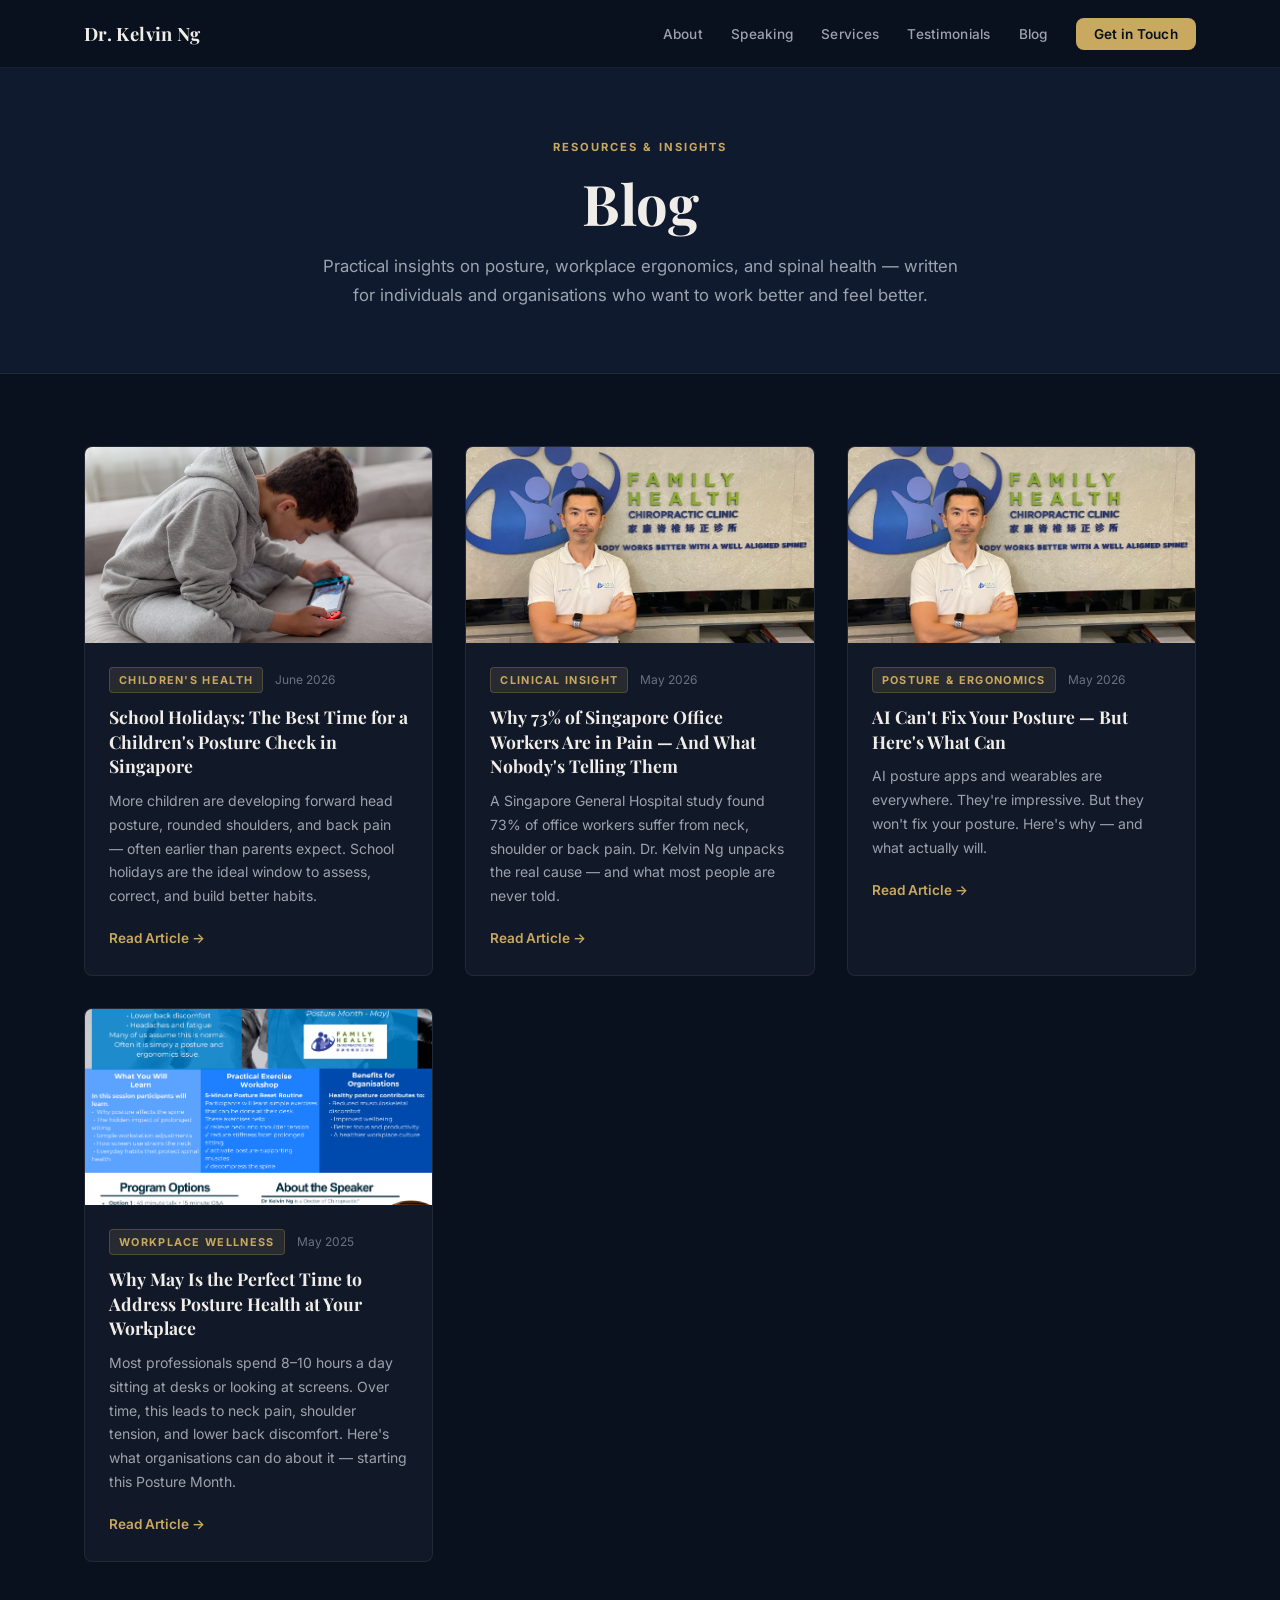
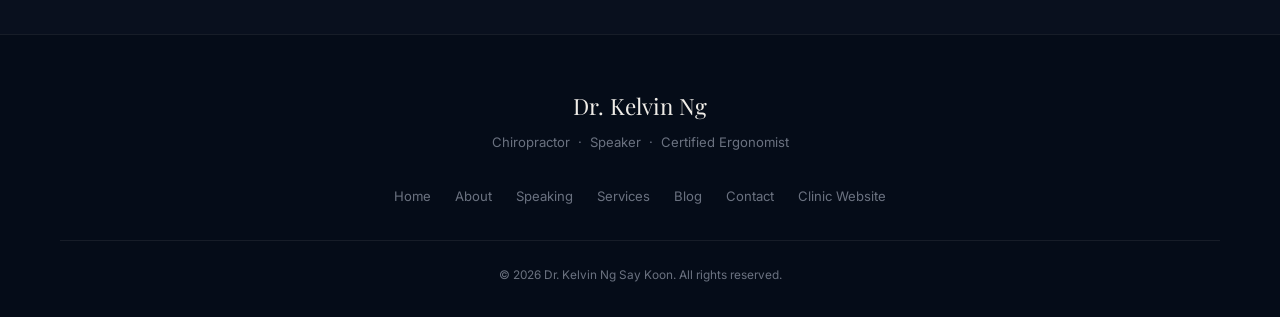
==== commit 5bfc945b: "Add blog post: School Holidays children's posture check - New post: school-holidays-childrens-postur" ====
--- a/blog/index.html
+++ b/blog/index.html
@@ -6,11 +6,19 @@
   <title>Blog | Dr. Kelvin Ng — Posture, Ergonomics & Spinal Health</title>
   <meta name="description" content="Practical insights on posture, workplace ergonomics, spinal health and corporate wellness from Dr. Kelvin Ng — Chiropractor, Speaker and Certified Ergonomist." />
   <link rel="canonical" href="https://drkelvinng.com/blog/" />
+  <link rel="icon" href="/favicon.svg" type="image/svg+xml" />
   <meta property="og:type" content="website" />
   <meta property="og:url" content="https://drkelvinng.com/blog/" />
   <meta property="og:title" content="Blog | Dr. Kelvin Ng — Posture, Ergonomics & Spinal Health" />
   <meta property="og:description" content="Practical insights on posture, workplace ergonomics and spinal health from Dr. Kelvin Ng." />
   <meta property="og:image" content="https://drkelvinng.com/images/hero.jpg" />
+  <meta property="og:image:width" content="1800" />
+  <meta property="og:image:height" content="1200" />
+  <!-- Twitter / X Card -->
+  <meta name="twitter:card" content="summary_large_image" />
+  <meta name="twitter:title" content="Blog | Dr. Kelvin Ng — Posture, Ergonomics & Spinal Health" />
+  <meta name="twitter:description" content="Practical insights on posture, workplace ergonomics and spinal health from Dr. Kelvin Ng." />
+  <meta name="twitter:image" content="https://drkelvinng.com/images/hero.jpg" />
   <link rel="preconnect" href="https://fonts.googleapis.com" />
   <link rel="preconnect" href="https://fonts.gstatic.com" crossorigin />
   <link href="https://fonts.googleapis.com/css2?family=Playfair+Display:wght@400;600;700&family=Inter:wght@300;400;500;600&display=swap" rel="stylesheet" />
@@ -47,6 +55,21 @@
   <section class="blog-listing">
     <div class="section-container-full">
       <div class="posts-grid">
+
+        <article class="post-card">
+          <a href="/blog/school-holidays-childrens-posture-check/" class="post-card-image">
+            <img src="../images/blog-school-holidays-posture.jpg" alt="School Holidays: The Best Time for a Children's Posture Check in Singapore" />
+          </a>
+          <div class="post-card-content">
+            <div class="post-meta">
+              <span class="post-category">Children's Health</span>
+              <span class="post-date">June 2026</span>
+            </div>
+            <h2><a href="/blog/school-holidays-childrens-posture-check/">School Holidays: The Best Time for a Children's Posture Check in Singapore</a></h2>
+            <p>More children are developing forward head posture, rounded shoulders, and back pain — often earlier than parents expect. School holidays are the ideal window to assess, correct, and build better habits.</p>
+            <a href="/blog/school-holidays-childrens-posture-check/" class="read-more">Read Article &rarr;</a>
+          </div>
+        </article>
 
         <article class="post-card">
           <a href="/blog/why-73-percent-of-singapore-office-workers-are-in-pain/" class="post-card-image">
@@ -113,7 +136,7 @@
         <a href="https://www.familyhealthchiro.sg" target="_blank" rel="noopener">Clinic Website</a>
       </nav>
       <div class="footer-bottom">
-        <p>&copy; 2025 Dr. Kelvin Ng Say Koon. All rights reserved.</p>
+        <p>&copy; 2026 Dr. Kelvin Ng Say Koon. All rights reserved.</p>
       </div>
     </div>
   </footer>
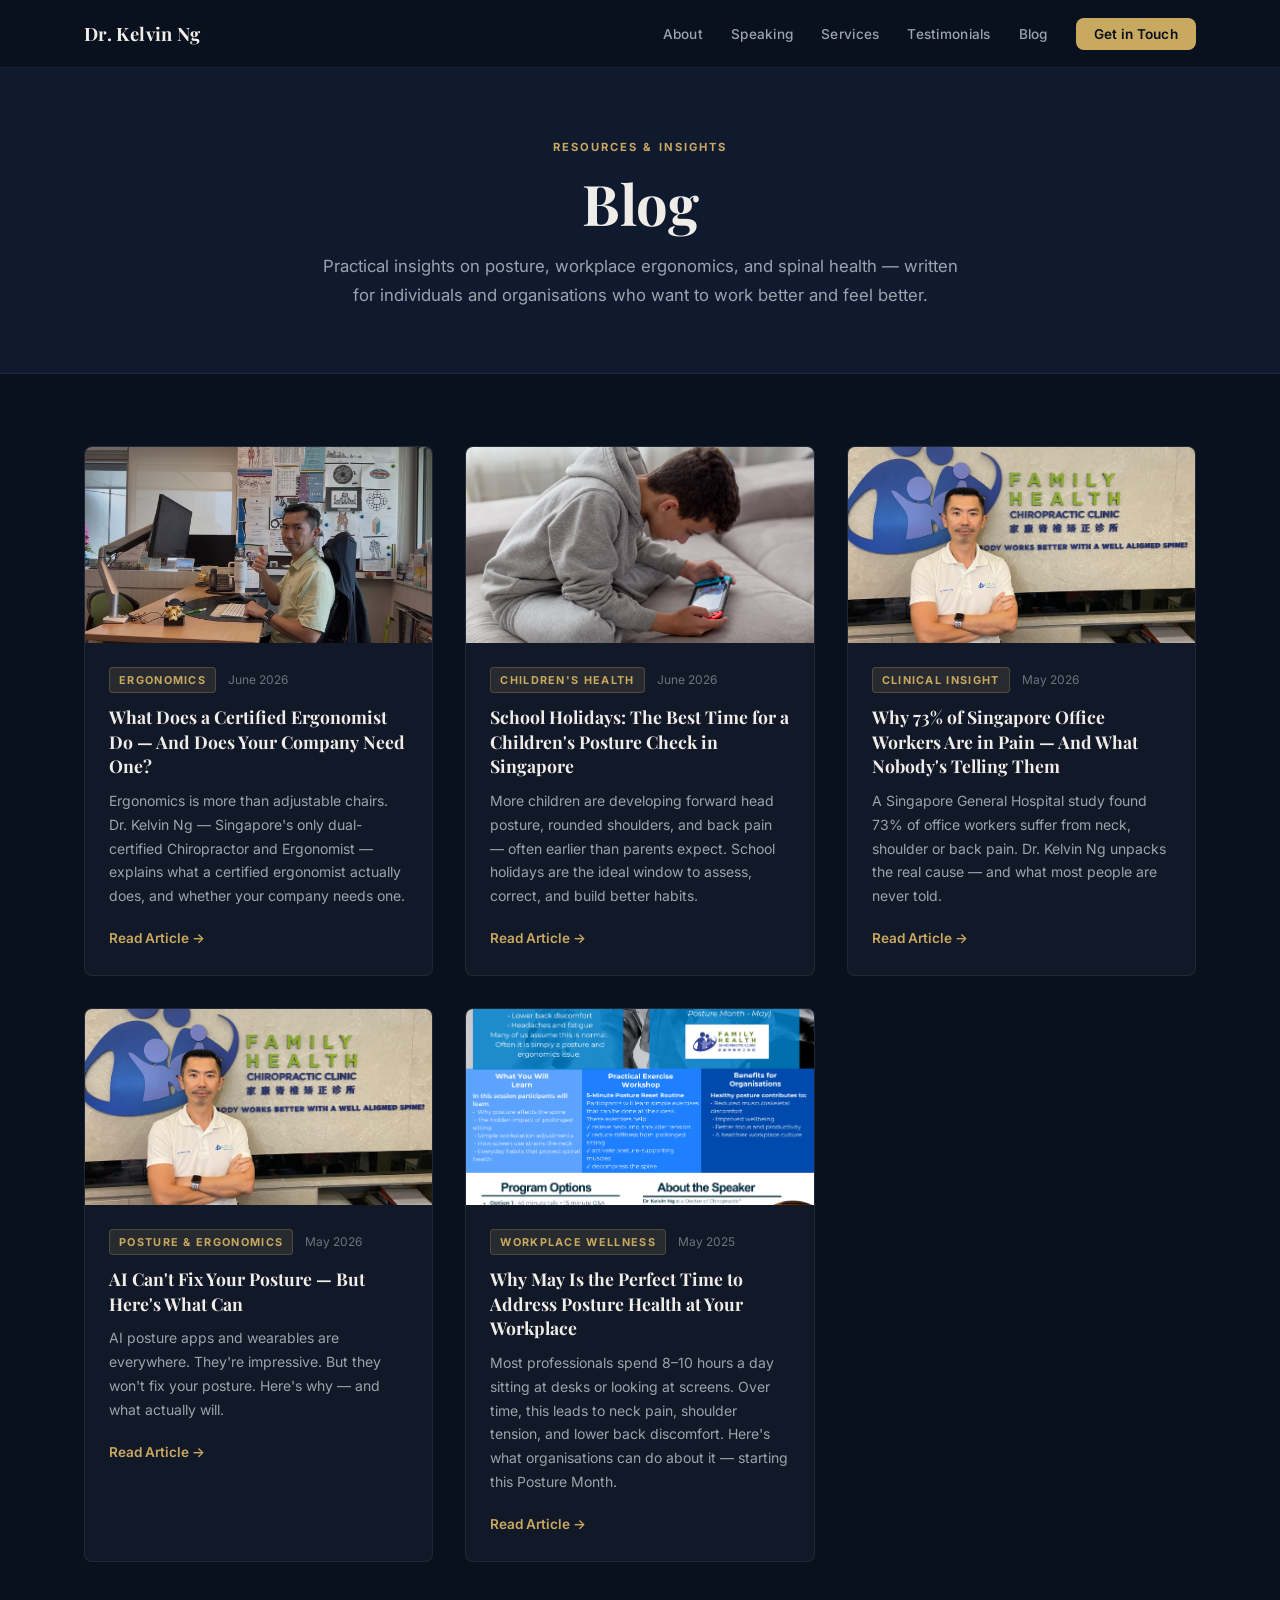
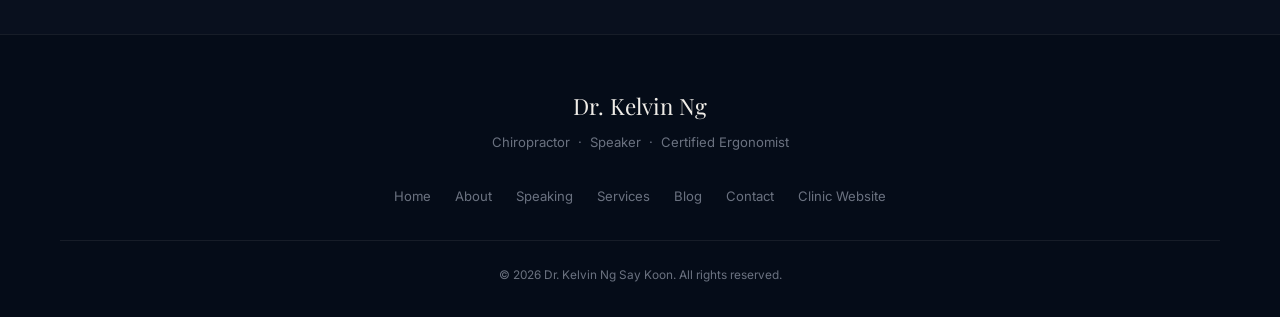
==== commit 0cc9341e: "Add ergonomist blog post card to blog listing" ====
--- a/blog/index.html
+++ b/blog/index.html
@@ -54,7 +54,7 @@
 
   <section class="blog-listing">
     <div class="section-container-full">
-      <div class="posts-grid">
+      <div class="posts-grid">          <article class="post-card">           <a href="/blog/what-does-a-certified-ergonomist-do/" class="post-card-image">             <img src="../images/blog-ergonomist.jpg" alt="What Does a Certified Ergonomist Do">           </a>           <div class="post-card-content">             <div class="post-meta">               <span class="post-category">Ergonomics</span>               <span class="post-date">June 2026</span>             </div>             <h2><a href="/blog/what-does-a-certified-ergonomist-do/">What Does a Certified Ergonomist Do — And Does Your Company Need One?</a></h2>             <p>Ergonomics is more than adjustable chairs. Dr. Kelvin Ng — Singapore's only dual-certified Chiropractor and Ergonomist — explains what a certified ergonomist actually does, and whether your company needs one.</p>             <a href="/blog/what-does-a-certified-ergonomist-do/" class="read-more">Read Article &rarr;</a>           </div>         </article>
 
         <article class="post-card">
           <a href="/blog/school-holidays-childrens-posture-check/" class="post-card-image">
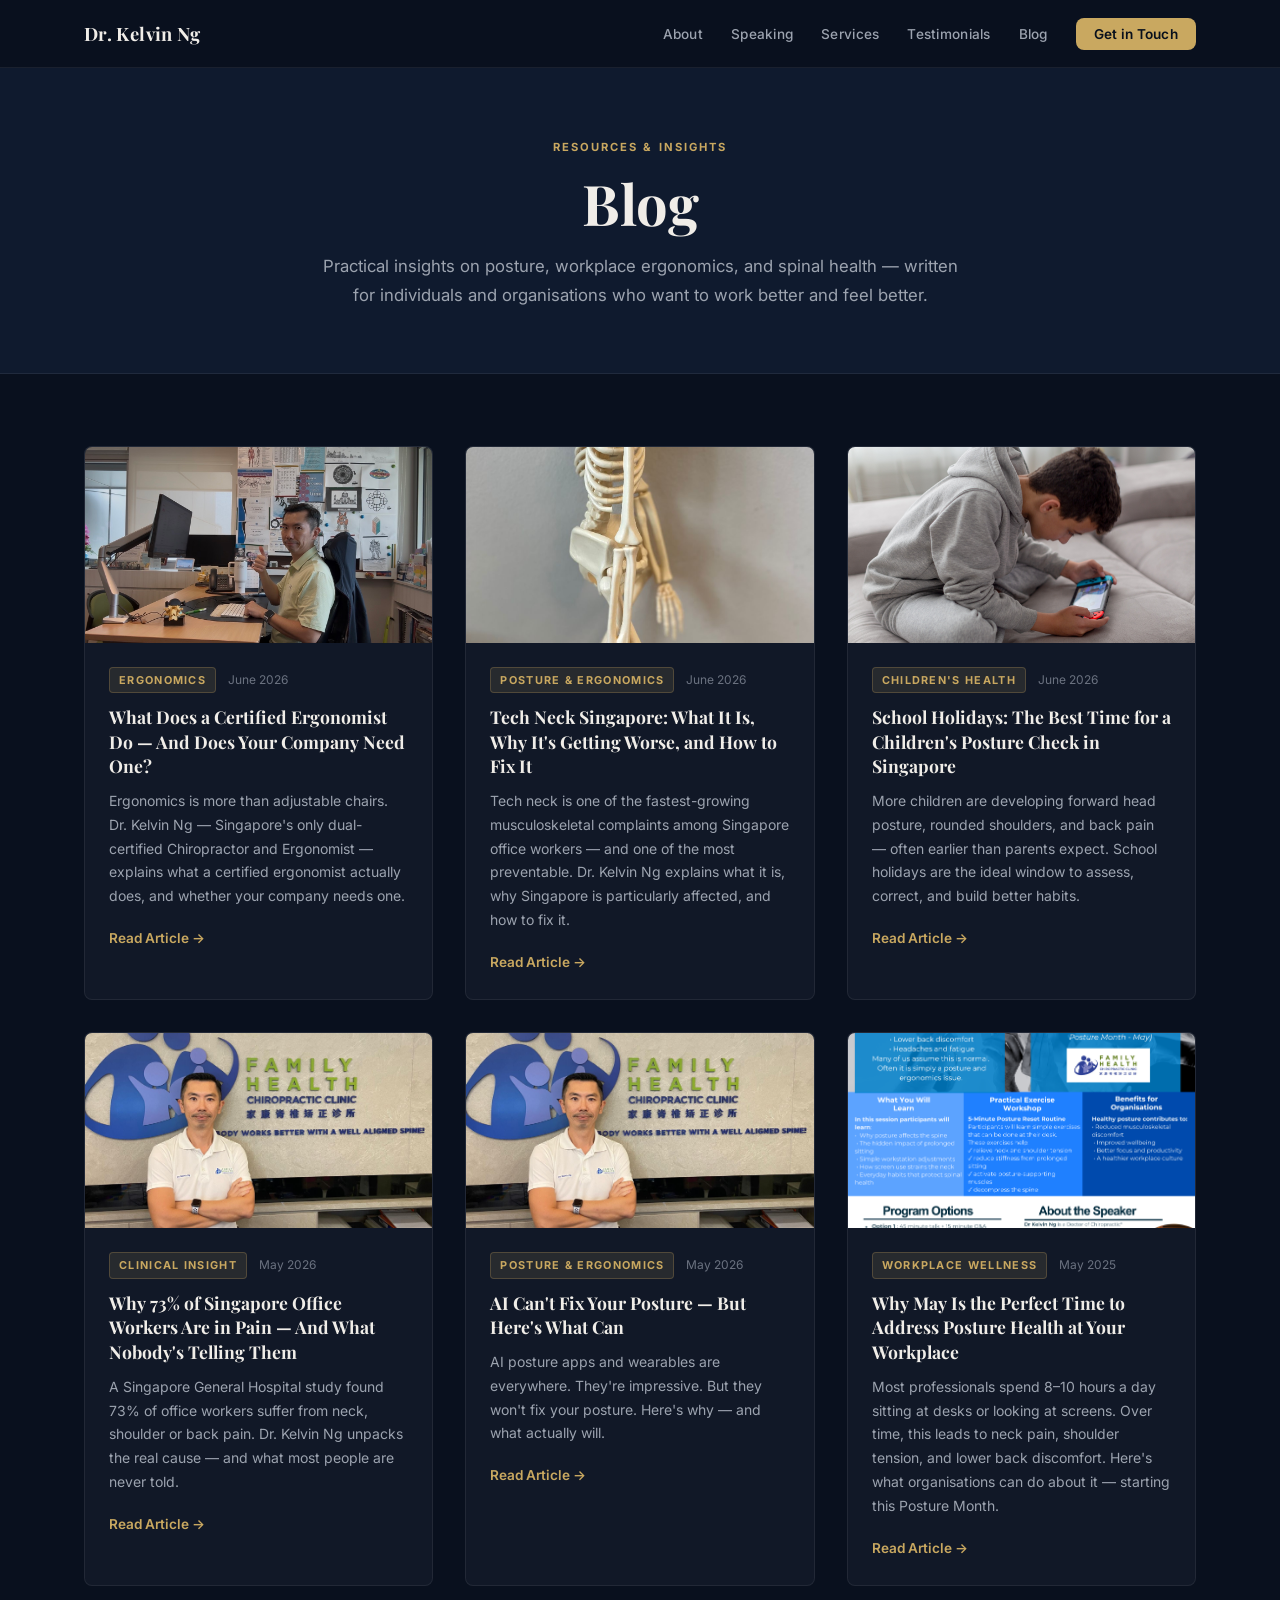
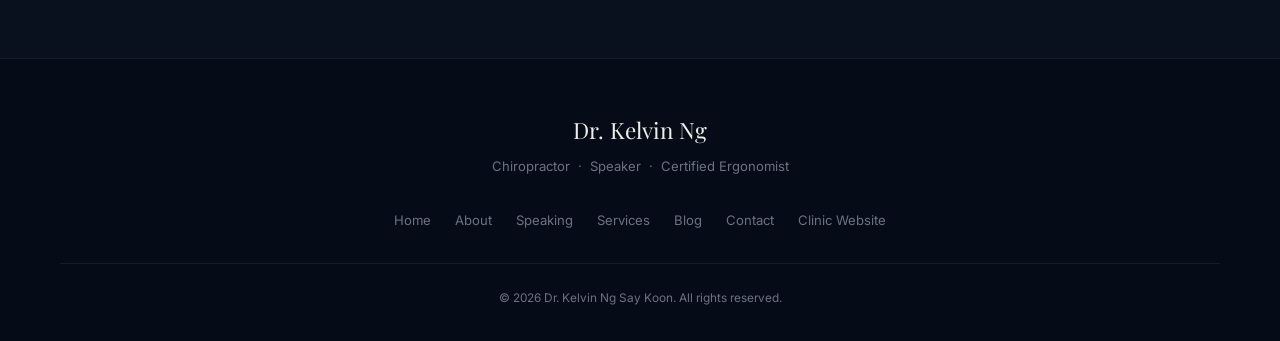
==== commit 29215759: "Add blog post: Tech Neck Singapore - New post: tech-neck-singapore/ targeting "tech neck Singapore" " ====
--- a/blog/index.html
+++ b/blog/index.html
@@ -55,6 +55,21 @@
   <section class="blog-listing">
     <div class="section-container-full">
       <div class="posts-grid">          <article class="post-card">           <a href="/blog/what-does-a-certified-ergonomist-do/" class="post-card-image">             <img src="../images/blog-ergonomist.jpg" alt="What Does a Certified Ergonomist Do">           </a>           <div class="post-card-content">             <div class="post-meta">               <span class="post-category">Ergonomics</span>               <span class="post-date">June 2026</span>             </div>             <h2><a href="/blog/what-does-a-certified-ergonomist-do/">What Does a Certified Ergonomist Do — And Does Your Company Need One?</a></h2>             <p>Ergonomics is more than adjustable chairs. Dr. Kelvin Ng — Singapore's only dual-certified Chiropractor and Ergonomist — explains what a certified ergonomist actually does, and whether your company needs one.</p>             <a href="/blog/what-does-a-certified-ergonomist-do/" class="read-more">Read Article &rarr;</a>           </div>         </article>
+
+        <article class="post-card">
+          <a href="/blog/tech-neck-singapore/" class="post-card-image">
+            <img src="../images/blog-tech-neck-singapore.jpg" alt="Tech Neck Singapore: What It Is, Why It's Getting Worse, and How to Fix It" />
+          </a>
+          <div class="post-card-content">
+            <div class="post-meta">
+              <span class="post-category">Posture &amp; Ergonomics</span>
+              <span class="post-date">June 2026</span>
+            </div>
+            <h2><a href="/blog/tech-neck-singapore/">Tech Neck Singapore: What It Is, Why It's Getting Worse, and How to Fix It</a></h2>
+            <p>Tech neck is one of the fastest-growing musculoskeletal complaints among Singapore office workers — and one of the most preventable. Dr. Kelvin Ng explains what it is, why Singapore is particularly affected, and how to fix it.</p>
+            <a href="/blog/tech-neck-singapore/" class="read-more">Read Article &rarr;</a>
+          </div>
+        </article>
 
         <article class="post-card">
           <a href="/blog/school-holidays-childrens-posture-check/" class="post-card-image">
